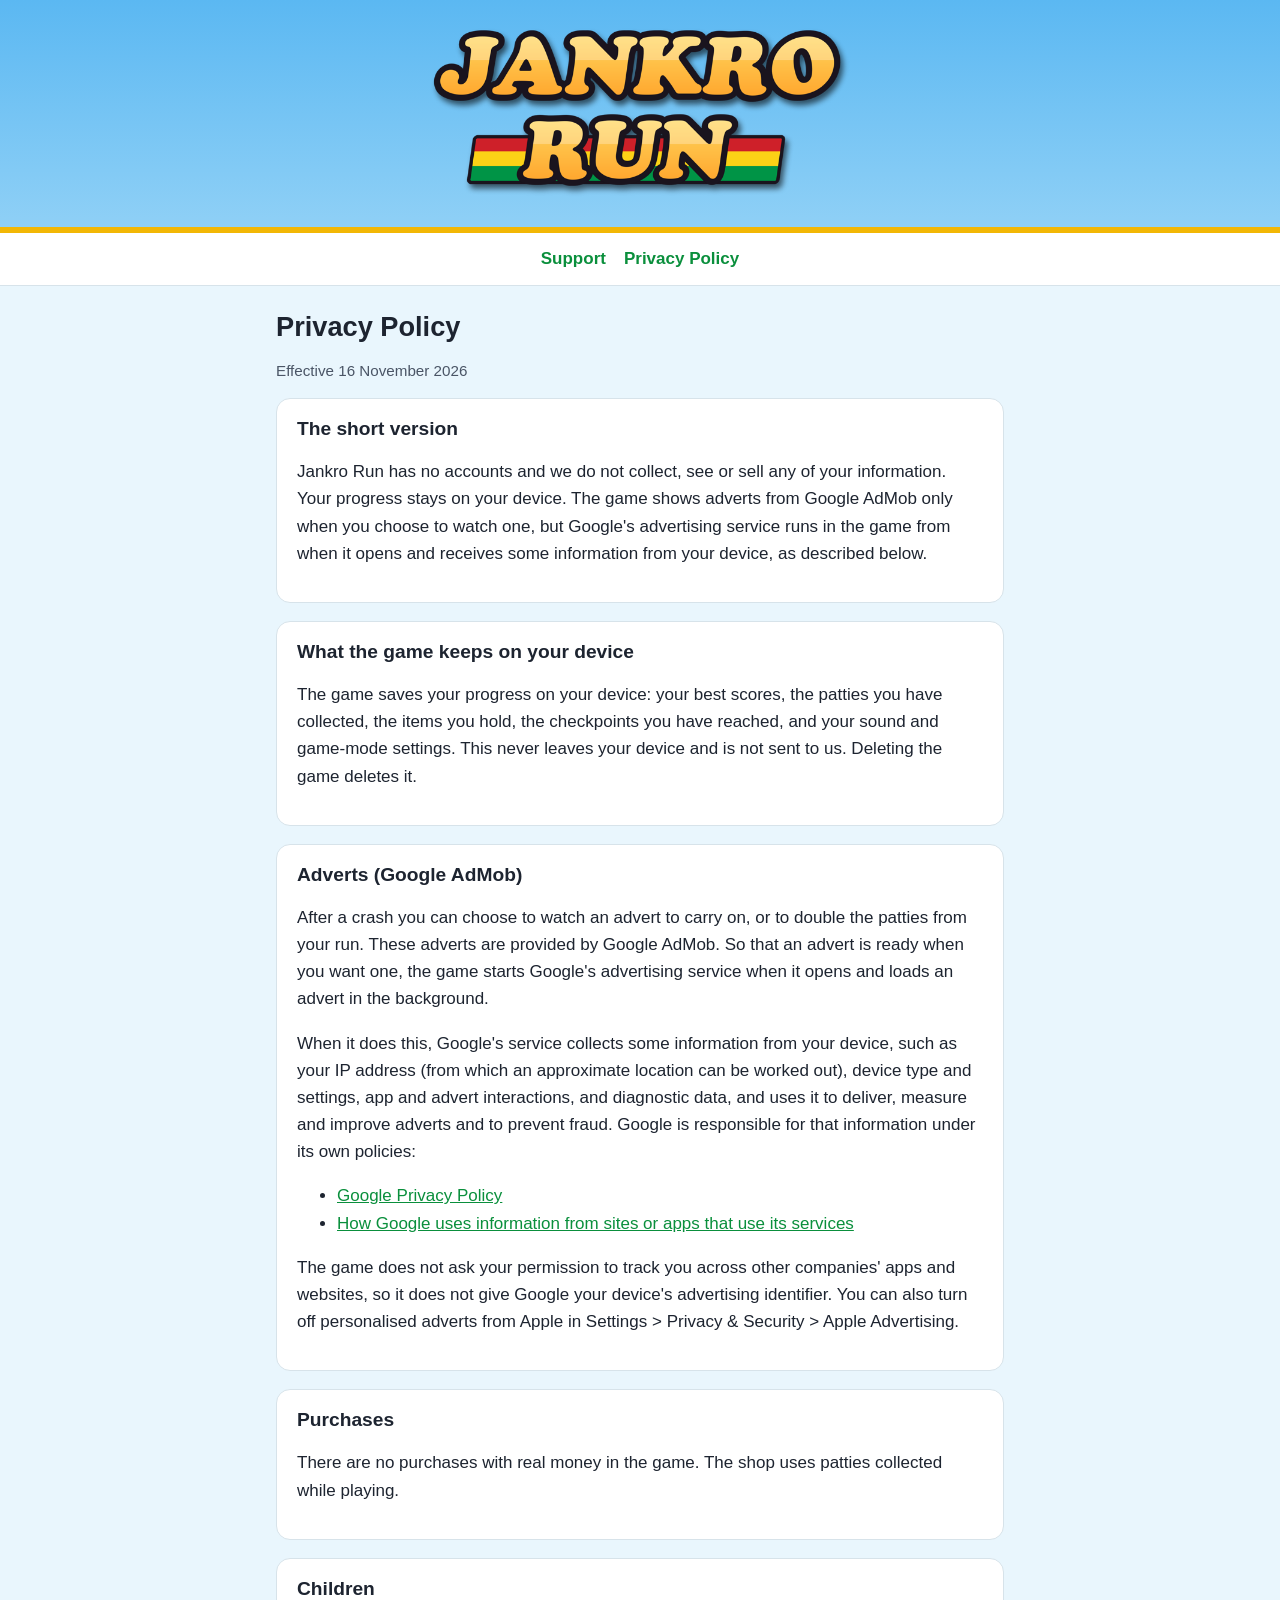
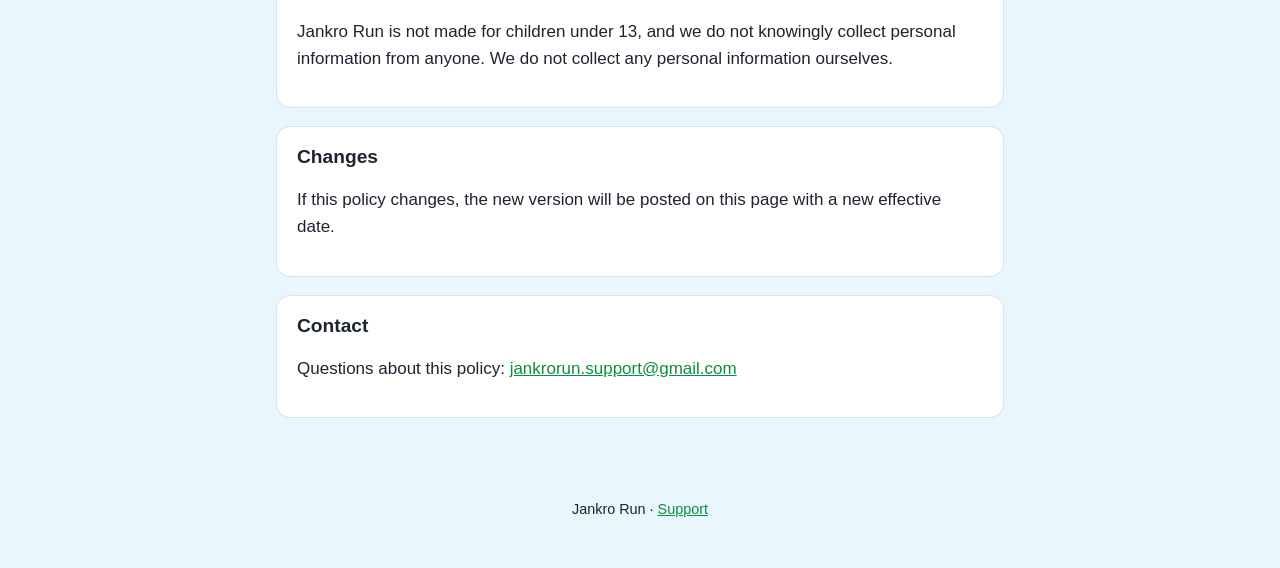
==== privacy.html @ d414216a "Support page, privacy policy and app-ads.txt for Jankro Run Co-Authored-By: Claude Opus 5.5 <noreply" ====
<!doctype html>
<html lang="en">
<head>
<meta charset="utf-8">
<meta name="viewport" content="width=device-width, initial-scale=1">
<title>Jankro Run: Privacy Policy</title>
<meta name="description" content="How the game Jankro Run handles your information.">
<link rel="icon" href="icon.png">
<link rel="stylesheet" href="style.css">
</head>
<body>
<header>
	<img class="logo" src="logo.png" alt="Jankro Run">
</header>
<nav>
	<a href="./">Support</a>
	<a href="privacy.html">Privacy Policy</a>
</nav>
<main>
	<h1>Privacy Policy</h1>
	<p class="muted">Effective 16 November 2026</p>

	<section>
		<h2>The short version</h2>
		<p>Jankro Run has no accounts and we do not collect, see or sell any of your information. Your progress stays on your device. The game shows adverts from Google AdMob only when you choose to watch one, but Google's advertising service runs in the game from when it opens and receives some information from your device, as described below.</p>
	</section>

	<section>
		<h2>What the game keeps on your device</h2>
		<p>The game saves your progress on your device: your best scores, the patties you have collected, the items you hold, the checkpoints you have reached, and your sound and game-mode settings. This never leaves your device and is not sent to us. Deleting the game deletes it.</p>
	</section>

	<section>
		<h2>Adverts (Google AdMob)</h2>
		<p>After a crash you can choose to watch an advert to carry on, or to double the patties from your run. These adverts are provided by Google AdMob. So that an advert is ready when you want one, the game starts Google's advertising service when it opens and loads an advert in the background.</p>
		<p>When it does this, Google's service collects some information from your device, such as your IP address (from which an approximate location can be worked out), device type and settings, app and advert interactions, and diagnostic data, and uses it to deliver, measure and improve adverts and to prevent fraud. Google is responsible for that information under its own policies:</p>
		<ul>
			<li><a href="https://policies.google.com/privacy">Google Privacy Policy</a></li>
			<li><a href="https://policies.google.com/technologies/partner-sites">How Google uses information from sites or apps that use its services</a></li>
		</ul>
		<p>The game does not ask your permission to track you across other companies' apps and websites, so it does not give Google your device's advertising identifier. You can also turn off personalised adverts from Apple in Settings &gt; Privacy &amp; Security &gt; Apple Advertising.</p>
	</section>

	<section>
		<h2>Purchases</h2>
		<p>There are no purchases with real money in the game. The shop uses patties collected while playing.</p>
	</section>

	<section>
		<h2>Children</h2>
		<p>Jankro Run is not made for children under 13, and we do not knowingly collect personal information from anyone. We do not collect any personal information ourselves.</p>
	</section>

	<section>
		<h2>Changes</h2>
		<p>If this policy changes, the new version will be posted on this page with a new effective date.</p>
	</section>

	<section>
		<h2>Contact</h2>
		<p>Questions about this policy: <a href="mailto:jankrorun.support@gmail.com">jankrorun.support@gmail.com</a></p>
	</section>
</main>
<footer>
	<p>Jankro Run &middot; <a href="./">Support</a></p>
</footer>
</body>
</html>
---- style.css ----
:root {
	--sky: #e9f6fd;
	--ink: #1d2430;
	--soft: #4a5566;
	--gold: #f2b705;
	--green: #0a8f3c;
	--card: #ffffff;
	--line: #d7e3ea;
}

@media (prefers-color-scheme: dark) {
	:root {
		--sky: #10161d;
		--ink: #eef2f6;
		--soft: #aab6c3;
		--card: #18212b;
		--line: #2b3946;
	}
}

* { box-sizing: border-box; }

body {
	margin: 0;
	background: var(--sky);
	color: var(--ink);
	font: 17px/1.6 -apple-system, BlinkMacSystemFont, "Segoe UI", Roboto, Helvetica, Arial, sans-serif;
}

header {
	background: linear-gradient(180deg, #5bb8f2 0%, #8fd0f6 100%);
	padding: 28px 16px 22px;
	text-align: center;
	border-bottom: 6px solid var(--gold);
}

header img.logo { width: min(420px, 90%); height: auto; }

header p.tag {
	margin: 6px 0 0;
	color: #10304a;
	font-weight: 600;
}

nav {
	display: flex;
	justify-content: center;
	gap: 18px;
	padding: 12px 16px;
	background: var(--card);
	border-bottom: 1px solid var(--line);
}

nav a {
	color: var(--green);
	font-weight: 600;
	text-decoration: none;
}

nav a:hover { text-decoration: underline; }

main {
	max-width: 760px;
	margin: 0 auto;
	padding: 24px 16px 48px;
}

section {
	background: var(--card);
	border: 1px solid var(--line);
	border-radius: 14px;
	padding: 18px 20px;
	margin-bottom: 18px;
}

h1, h2 { line-height: 1.25; }
h1 { font-size: 1.7rem; margin: 0 0 6px; }
h2 { font-size: 1.2rem; margin: 0 0 8px; }
p, li { color: var(--ink); }
.muted { color: var(--soft); font-size: 0.95rem; }

a { color: var(--green); }

.shots {
	display: flex;
	gap: 10px;
	justify-content: center;
	flex-wrap: wrap;
	margin: 0 0 18px;
}

.shots img {
	width: min(31%, 200px);
	height: auto;
	border-radius: 14px;
	border: 1px solid var(--line);
}

.contact {
	font-size: 1.1rem;
	font-weight: 600;
	word-break: break-all;
}

footer {
	text-align: center;
	color: var(--soft);
	font-size: 0.9rem;
	padding: 0 16px 32px;
}
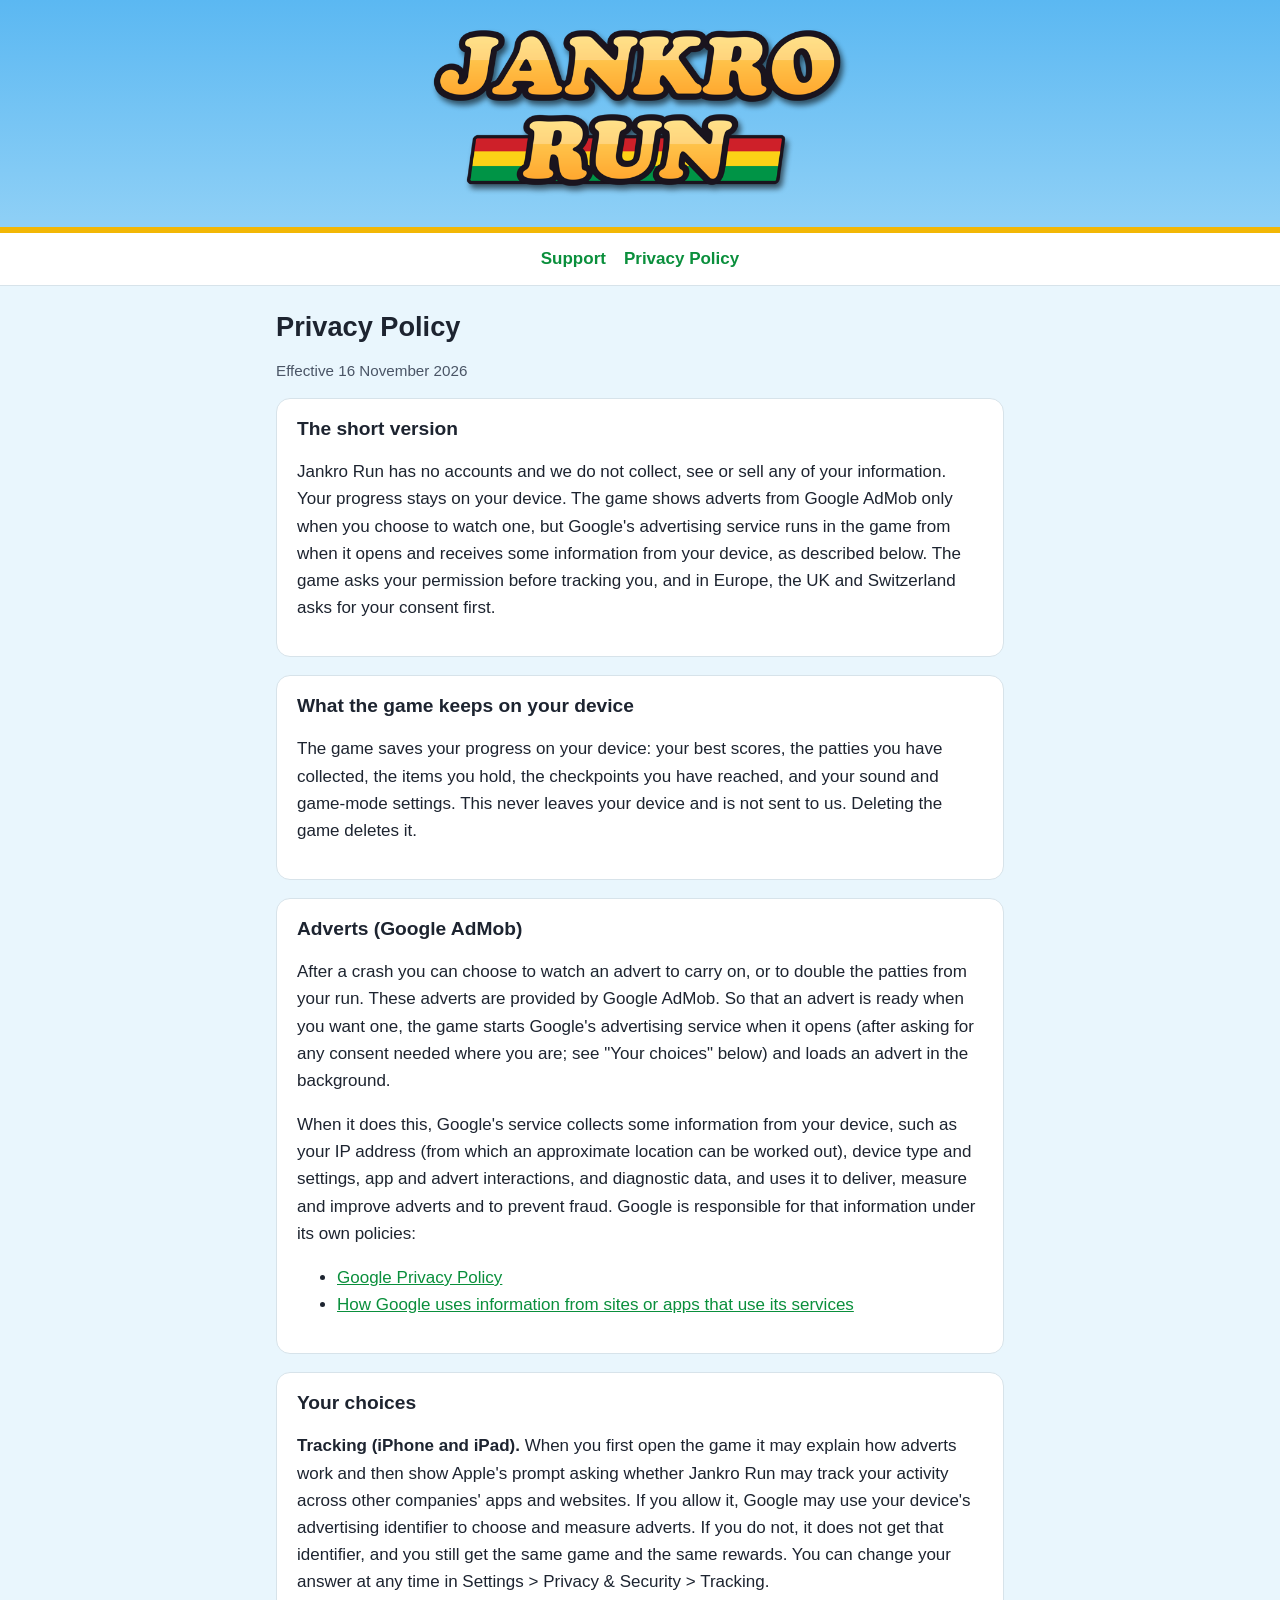
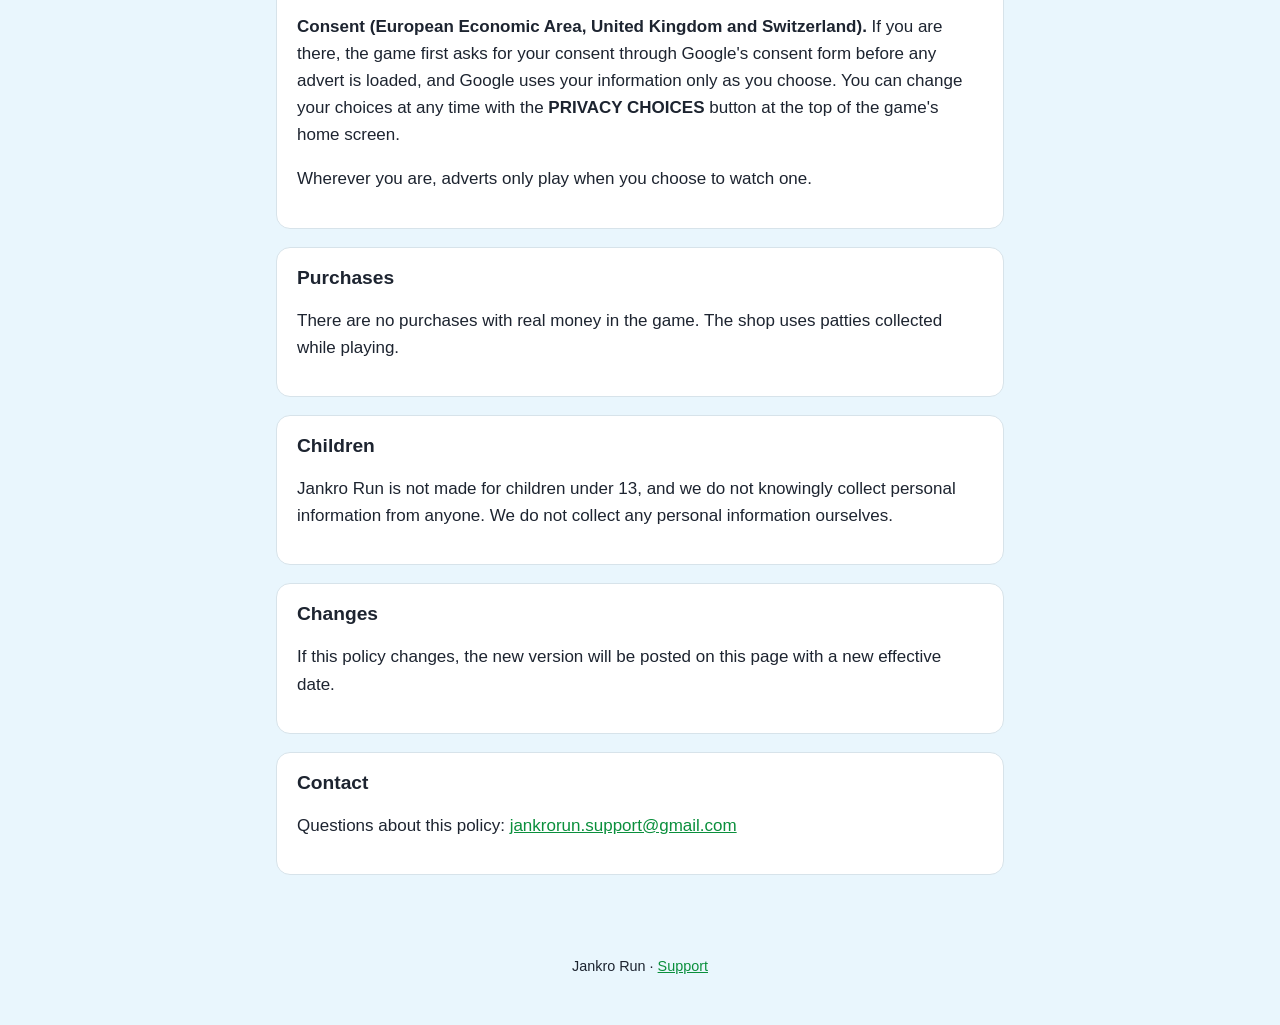
==== commit 041dd5a3: "Privacy policy: the consent form, the tracking prompt and PRIVACY CHOICES Co-Authored-By: Claude Opu" ====
--- a/privacy.html
+++ b/privacy.html
@@ -22,7 +22,7 @@
 
 	<section>
 		<h2>The short version</h2>
-		<p>Jankro Run has no accounts and we do not collect, see or sell any of your information. Your progress stays on your device. The game shows adverts from Google AdMob only when you choose to watch one, but Google's advertising service runs in the game from when it opens and receives some information from your device, as described below.</p>
+		<p>Jankro Run has no accounts and we do not collect, see or sell any of your information. Your progress stays on your device. The game shows adverts from Google AdMob only when you choose to watch one, but Google's advertising service runs in the game from when it opens and receives some information from your device, as described below. The game asks your permission before tracking you, and in Europe, the UK and Switzerland asks for your consent first.</p>
 	</section>
 
 	<section>
@@ -32,13 +32,19 @@
 
 	<section>
 		<h2>Adverts (Google AdMob)</h2>
-		<p>After a crash you can choose to watch an advert to carry on, or to double the patties from your run. These adverts are provided by Google AdMob. So that an advert is ready when you want one, the game starts Google's advertising service when it opens and loads an advert in the background.</p>
+		<p>After a crash you can choose to watch an advert to carry on, or to double the patties from your run. These adverts are provided by Google AdMob. So that an advert is ready when you want one, the game starts Google's advertising service when it opens (after asking for any consent needed where you are; see "Your choices" below) and loads an advert in the background.</p>
 		<p>When it does this, Google's service collects some information from your device, such as your IP address (from which an approximate location can be worked out), device type and settings, app and advert interactions, and diagnostic data, and uses it to deliver, measure and improve adverts and to prevent fraud. Google is responsible for that information under its own policies:</p>
 		<ul>
 			<li><a href="https://policies.google.com/privacy">Google Privacy Policy</a></li>
 			<li><a href="https://policies.google.com/technologies/partner-sites">How Google uses information from sites or apps that use its services</a></li>
 		</ul>
-		<p>The game does not ask your permission to track you across other companies' apps and websites, so it does not give Google your device's advertising identifier. You can also turn off personalised adverts from Apple in Settings &gt; Privacy &amp; Security &gt; Apple Advertising.</p>
+	</section>
+
+	<section>
+		<h2>Your choices</h2>
+		<p><strong>Tracking (iPhone and iPad).</strong> When you first open the game it may explain how adverts work and then show Apple's prompt asking whether Jankro Run may track your activity across other companies' apps and websites. If you allow it, Google may use your device's advertising identifier to choose and measure adverts. If you do not, it does not get that identifier, and you still get the same game and the same rewards. You can change your answer at any time in Settings &gt; Privacy &amp; Security &gt; Tracking.</p>
+		<p><strong>Consent (European Economic Area, United Kingdom and Switzerland).</strong> If you are there, the game first asks for your consent through Google's consent form before any advert is loaded, and Google uses your information only as you choose. You can change your choices at any time with the <strong>PRIVACY CHOICES</strong> button at the top of the game's home screen.</p>
+		<p>Wherever you are, adverts only play when you choose to watch one.</p>
 	</section>
 
 	<section>
